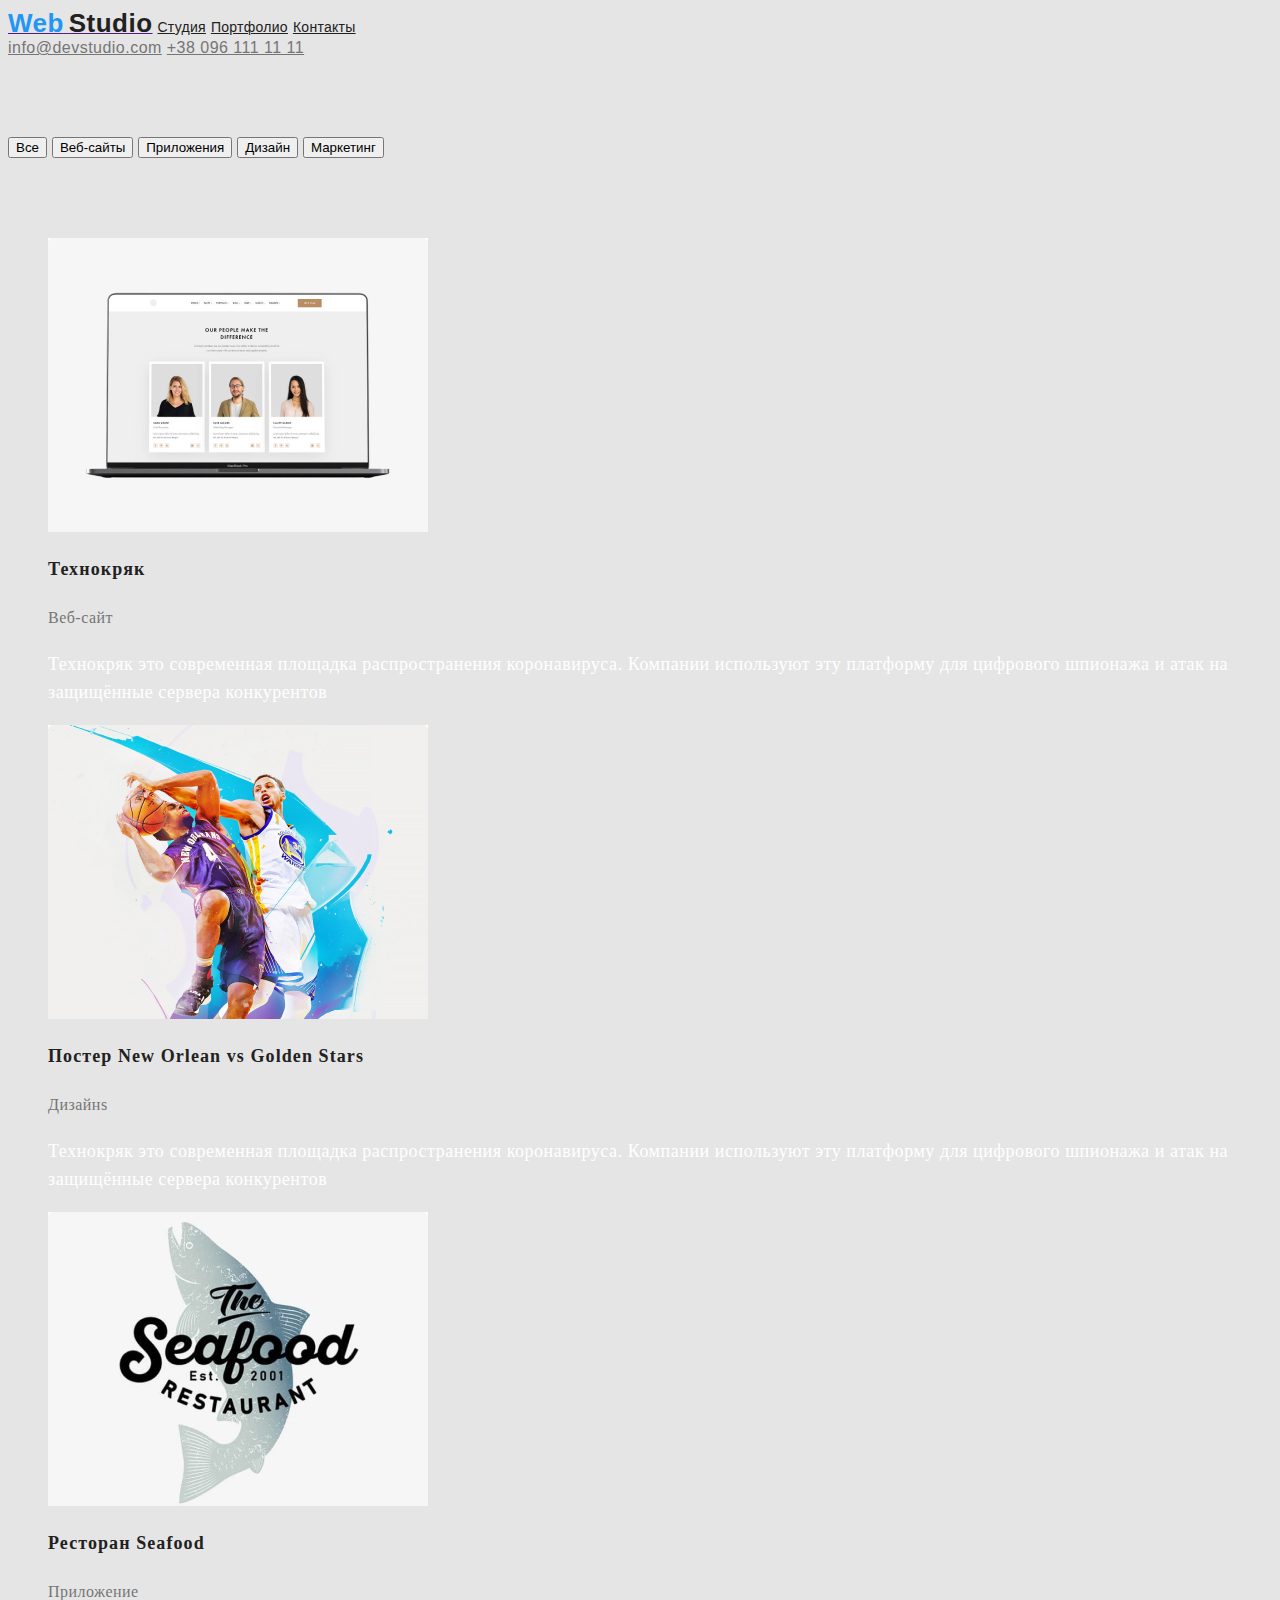
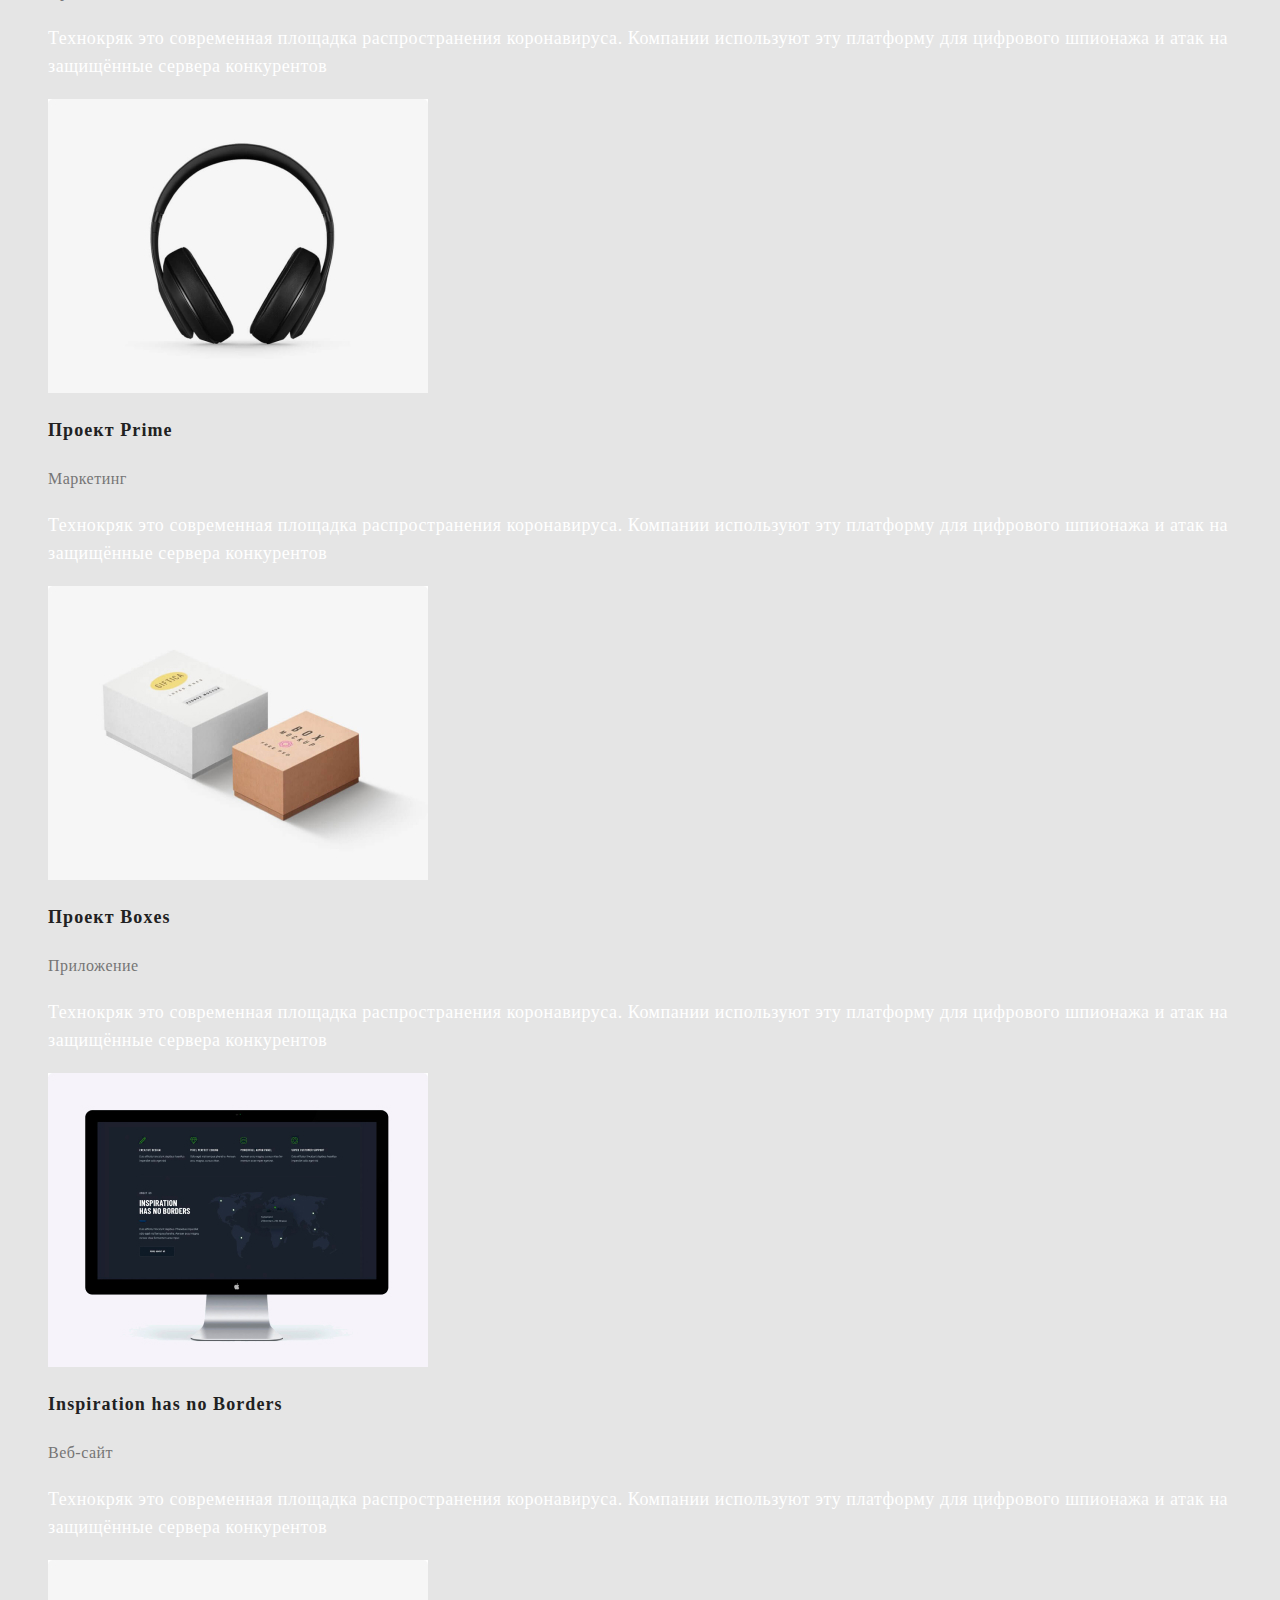
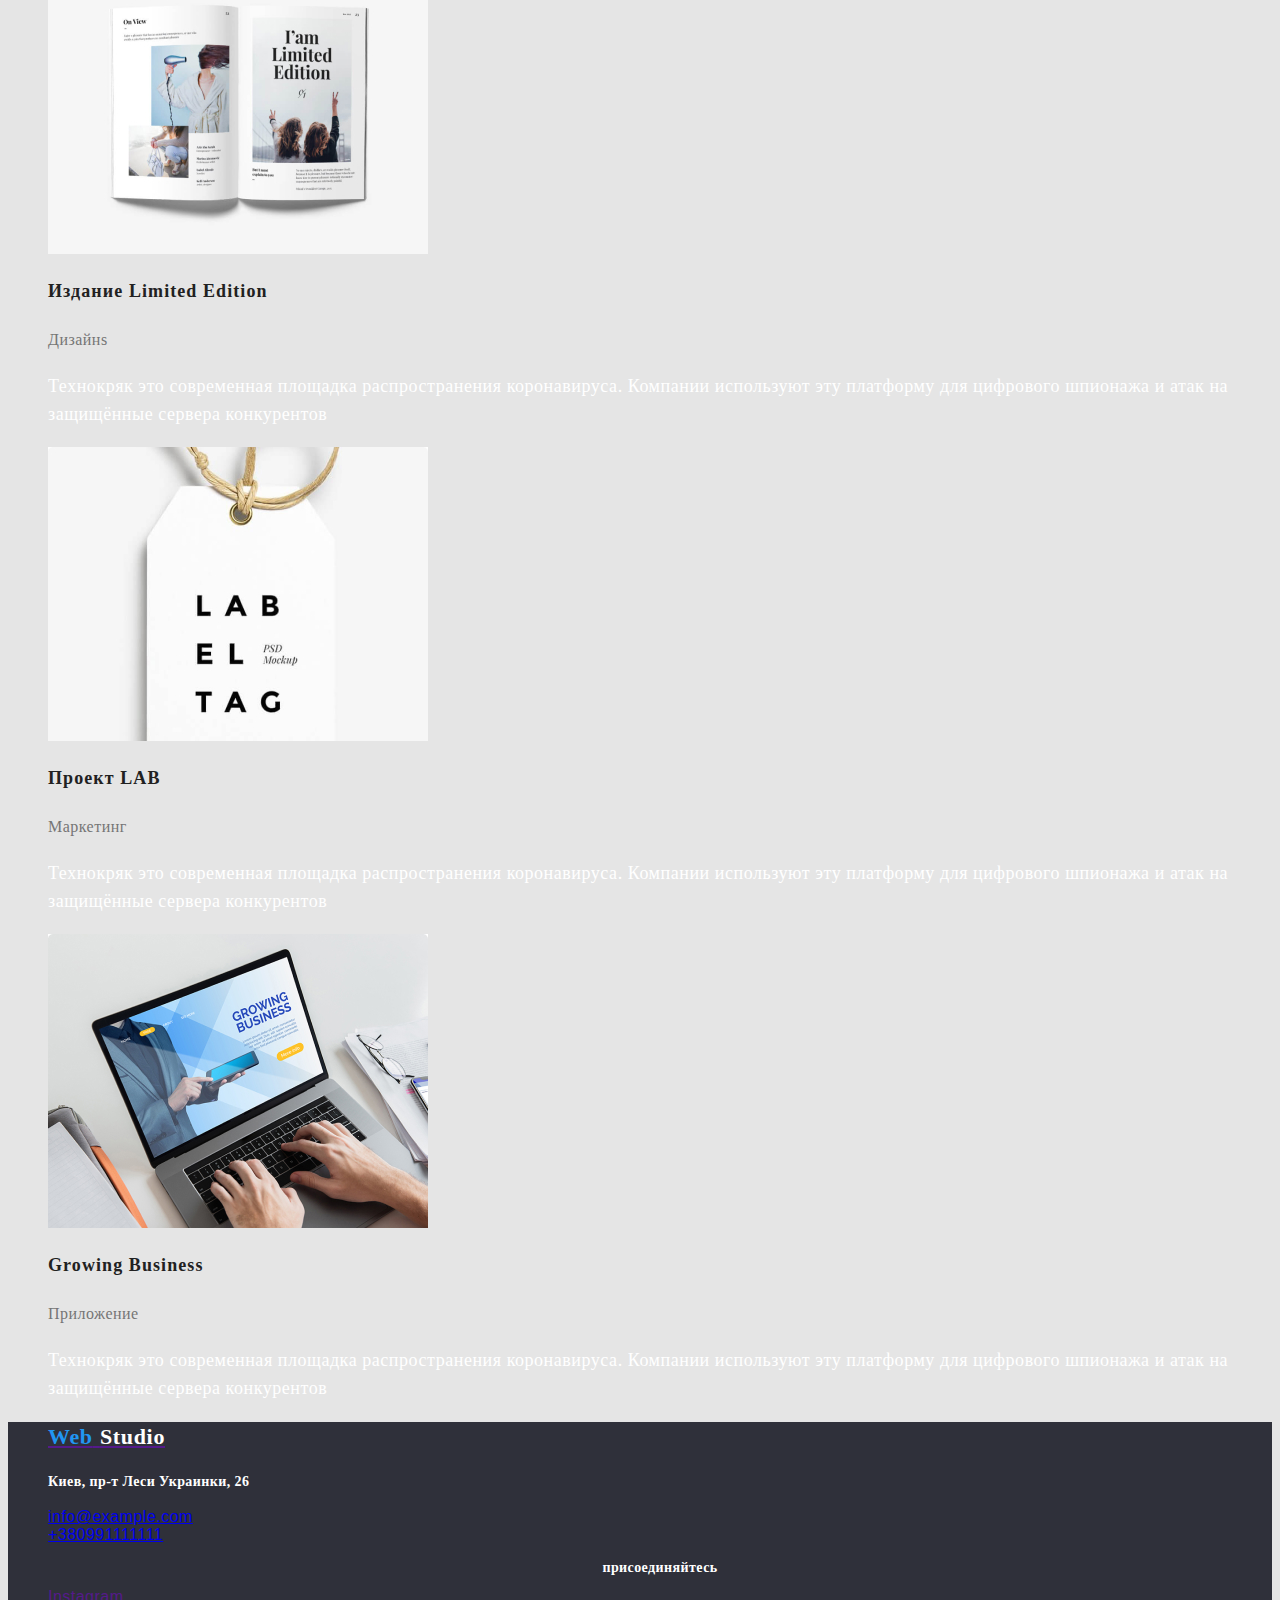
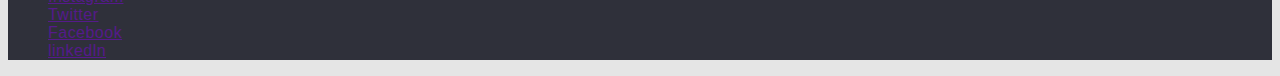
==== portfolio.html @ ec54e964 "change" ====
<!DOCTYPE html>
<html lang="ru">

<head>
    <meta charset="UTF-8">
    <meta name="viewport" content="width=device-width, initial-scale=1.0">
    <title>Document</title>
    <link rel="stylesheet" href="./css/styles.css">
</head>

<body>
    <header>
        <nav class="site-nav">
            <a href=""><span class="logo">Web</span>
                <span class="logo-two">Studio</span></a>
            <a href="./index.html" class="link">Студия</a>
            <a href="" class="link">Портфолио</a>
            <a href="" class="link">Контакты</a>
        </nav>
        <a href="mailto:info@devstudio.com" class="link-link">info@devstudio.com</a>
        <a href="tel:+380961111111" class="link-link" >+38 096 111 11 11</a>
    </header>
    <main>
        <!-- навигация по проектам   -->


        <section> 
            <h1 class="still">навигация по проектам</h1>
            <div>
                <button type="button" class="button"> Все</button>
                <button type="button" class="button">Веб-сайты</button>
                <button type="button" class="button">Приложения</button>
                <button type="button" class="button">Дизайн</button>
                <button type="button" class="button">Маркетинг</button>
            </div>
        </section>

        <!--  проекты    -->

        <section>
            <h1 class="still">Проеткы</h1>
            <ul>
                <li>
                    <img src="./images/groups.jpg" alt="groups">
                    <h2 class="name-project">Технокряк</h2>
                    <p class="project">Веб-сайт</p>
                    <p class="text">Технокряк это современная площадка распространения коронавируса.
                        Компании используют эту платформу для цифрового шпионажа и
                        атак на защищённые сервера конкурентов
                    </p>
                </li>
                <li>
                    <img src="./images/bascet.jpg" alt="bascet" width="380" />
                    <h2 class="name-project">Постер New Orlean vs Golden Stars</h2>
                    <p class="project">Дизайнs</p>
                    <p class="text">Технокряк это современная площадка распространения коронавируса.
                        Компании используют эту платформу для цифрового шпионажа и
                        атак на защищённые сервера конкурентов
                    </p>
                </li>
                <li>
                    <img src="./images/seafot.jpg" alt="seafot" width="380" />
                    <h2 class="name-project">Ресторан Seafood</h2>
                    <p class="project">Приложение</p>
                    <p class="text">Технокряк это современная площадка распространения коронавируса.
                        Компании используют эту платформу для цифрового шпионажа и
                        атак на защищённые сервера конкурентов
                    </p>
                </li>
                <li>
                    <img src="./images/prime.jpg" alt="prime" width="380" />
                    <h2 class="name-project">Проект Prime</h2>
                    <p class="project">Маркетинг</p>
                    <p class="text">Технокряк это современная площадка распространения коронавируса.
                        Компании используют эту платформу для цифрового шпионажа и
                        атак на защищённые сервера конкурентов
                    </p>
                </li>
                <li>
                    <img src="./images/boxes.jpg" alt="boxes" width="380" />
                    <h2 class="name-project">Проект Boxes</h2>
                    <p class="project">Приложение</p>
                    <p class="text">Технокряк это современная площадка распространения коронавируса.
                        Компании используют эту платформу для цифрового шпионажа и
                        атак на защищённые сервера конкурентов
                    </p>
                </li>
                <li>
                    <img src="./images/Borders.jpg" alt="Border" width="380" />
                    <h2 class="name-project">Inspiration has no Borders</h2>
                    <p class="project">Веб-сайт</p>
                    <p class="text">Технокряк это современная площадка распространения коронавируса.
                        Компании используют эту платформу для цифрового шпионажа и
                        атак на защищённые сервера конкурентов
                    </p>
                </li>
                <li>
                    <img src="./images/edition.jpg" alt="edition" width="380" />
                    <h2 class="name-project">Издание Limited Edition</h2>
                    <p class="project">Дизайнs</p>
                    <p class="text">Технокряк это современная площадка распространения коронавируса.
                        Компании используют эту платформу для цифрового шпионажа и
                        атак на защищённые сервера конкурентов
                    </p>
                </li>
                <li>
                    <img src="./images/lab.jpg" alt="lab" width="380" />
                    <h2 class="name-project">Проект LAB</h2>
                    <p class="project">Маркетинг</p>
                    <p class="text">Технокряк это современная площадка распространения коронавируса.
                        Компании используют эту платформу для цифрового шпионажа и
                        атак на защищённые сервера конкурентов
                    </p>
                </li>
                <li>
                    <img src="./images/business.jpg" alt="business" width="380" />
                    <h2 class="name-project">Growing Business</h2>
                    <p class="project">Приложение</p>
                    <p class="text">Технокряк это современная площадка распространения коронавируса.
                        Компании используют эту платформу для цифрового шпионажа и
                        атак на защищённые сервера конкурентов
                    </p>
                </li>
            </ul>


        </section>

    </main>

    <footer class="footer">
        <ul>
            <li><a href="">
                <h2>
                    <span class="logo-footer">Web</span>
                    <span class="logo-footer-two">Studio</span>
                </h2>
                </a>
            </li>
            <li>
                <h3 class="footer-text">Киев, пр-т Леси Украинки, 26</h3>
            </li>
            <li><a href="info@example.com" class="footer-link">info@example.com</a></li>
            <li><a href="+380991111111" class="footer-link">+380991111111</a></li>
        </ul>

        <ul >
            <li>
                <h2 class="caption">присоединяйтесь</h2>
            </li>
            <li><a href="" aria-label="Instagram">Instagram</a></li>
            <li><a href="" aria-label="Twitter">Twitter</a></li>
            <li><a href="" aria-label="Facebook">Facebook</a></li>
            <li><a href="" aria-label="linkedln">linkedln</a></li>
        </ul>

    </footer>
</body>


</html>
---- css/styles.css ----
:root {
  --primery-text-kolor: #212121;
  --title-text-kolor: #757575;
  --primary-white-color: #ffffff;
  --primary-background-color: #e5e5e5;
}

ul {
  list-style: none;
}
body {
  color: var(--primary-background-color);
  font-family: Roboto, sans-serif;
  letter-spacing: 0.03em;
  background: #E5E5E5;
}
.logo {
  font-weight: 700;
  font-size: 26px;
  line-height: 1.2;
  color: #2196f3;
}
.logo-two {
  color: var(--primery-text-kolor);
  font-weight: 700;
  font-size: 26px;
  line-height: 1.2;
}

/* шапка сайта */

.link:active {
  font-weight: 500;
  font-size: 14px;
  line-height: 1.14;
  letter-spacing: 0.02em;
}

.site-nav .link:hover,
.site-nav .link:focus {
  color: #2196f3;
}
.site-nav .link {
  color: var(--primery-text-kolor);
  font-weight: 500;
  font-size: 14px;
  line-height: 1, 14;
  letter-spacing: 0.02em;
}

.link-link:visited {
  color: var(--title-text-kolor);
}
.link-link:hover,
.link-link:active {
  color: #2196f3;
}
.link-link{
  color: var(--title-text-kolor);
}

/* Герой */

.hero {
  font-family: Roboto;
font-weight: 900;
font-size: 44px;
line-height: 1.36;
letter-spacing: 0.06em;
color: var(--primary-white-color);
}

/* преимущества  */

.title-name {
  font-family: Roboto;
  font-weight: 700;
  font-size: 14px;
  line-height: 1, 15;
  letter-spacing: 0.03em;
  color: var(--primery-text-kolor);
}
.slogan {
  font-family: Roboto;
  font-size: 14px;
  line-height: 1, 71;
  color: var(--title-text-kolor);
}

/* чем мы занимеемся*/

.headline {
  font-family: Roboto;
  color: var(--primery-text-kolor);
  font-weight: 700;
  font-size: 36px;
  line-height: 1.17;
  letter-spacing: 0.03em;
}
.caption {
  font-family: Roboto;
  font-weight: 700;
  font-size: 14px;
  line-height: 1.14;
  text-align: center;
  letter-spacing: 0.03em;
  color: var(--primary-white-color);
}

/* Команда */

.name{
  font-family: Roboto;
font-weight: 500;
font-size: 16px;
line-height: 1.19;
letter-spacing: 0.03em;
color: var(--primery-text-kolor);
}

.user{
  font-family: Roboto;
  font-size: 16px;
  line-height: 1.9;
  letter-spacing: 0.03em;
  color: var(--title-text-kolor);
}

/* footer */

.logo-footer{
  font-family: Raleway;
  font-weight: 700;
  font-size: 22px;
  line-height: 1.18;
  letter-spacing: 0.03em;
  color: #2196F3;
}
.logo-footer-two{
  font-family: Raleway;
  font-weight: 700;
  font-size: 22px;
  line-height: 1.18;
  letter-spacing: 0.03em;
  color: var(--primary-white-color);
}
.footer-text{
  font-family: Roboto;
font-size: 14px;
line-height: 1.71;
letter-spacing: 0.03em;
color: var(--primary-white-color);
}

}
.footer-link{
  font-family: Roboto;
  font-size: 14px;
  line-height: 1.71;
  letter-spacing: 0.03em;
  color: rgba(255, 255, 255, 0.6);
}
.footer{
  background: #2F303A;
}

/* портфолио */
/* навигация  */
.button:hover,
.button:focus{
  color: #2196f3;
}

/* проекты */
.still{
  background: #E5E5E5;
}
.name-project{
  font-family: Roboto;
font-weight: 700;
font-size: 18px;
line-height: 2;
letter-spacing: 0.06em;
color: var(--primery-text-kolor);
}
.project{
  font-family: Roboto;

  font-size: 16px;
  line-height: 1.89;
  letter-spacing: 0.03em;
  color: var(--title-text-kolor)
}
.text{
  font-family: Roboto;

  font-size: 18px;
  line-height: 1.55;
  letter-spacing: 0.03em;
  color: var(--primary-white-color);
}
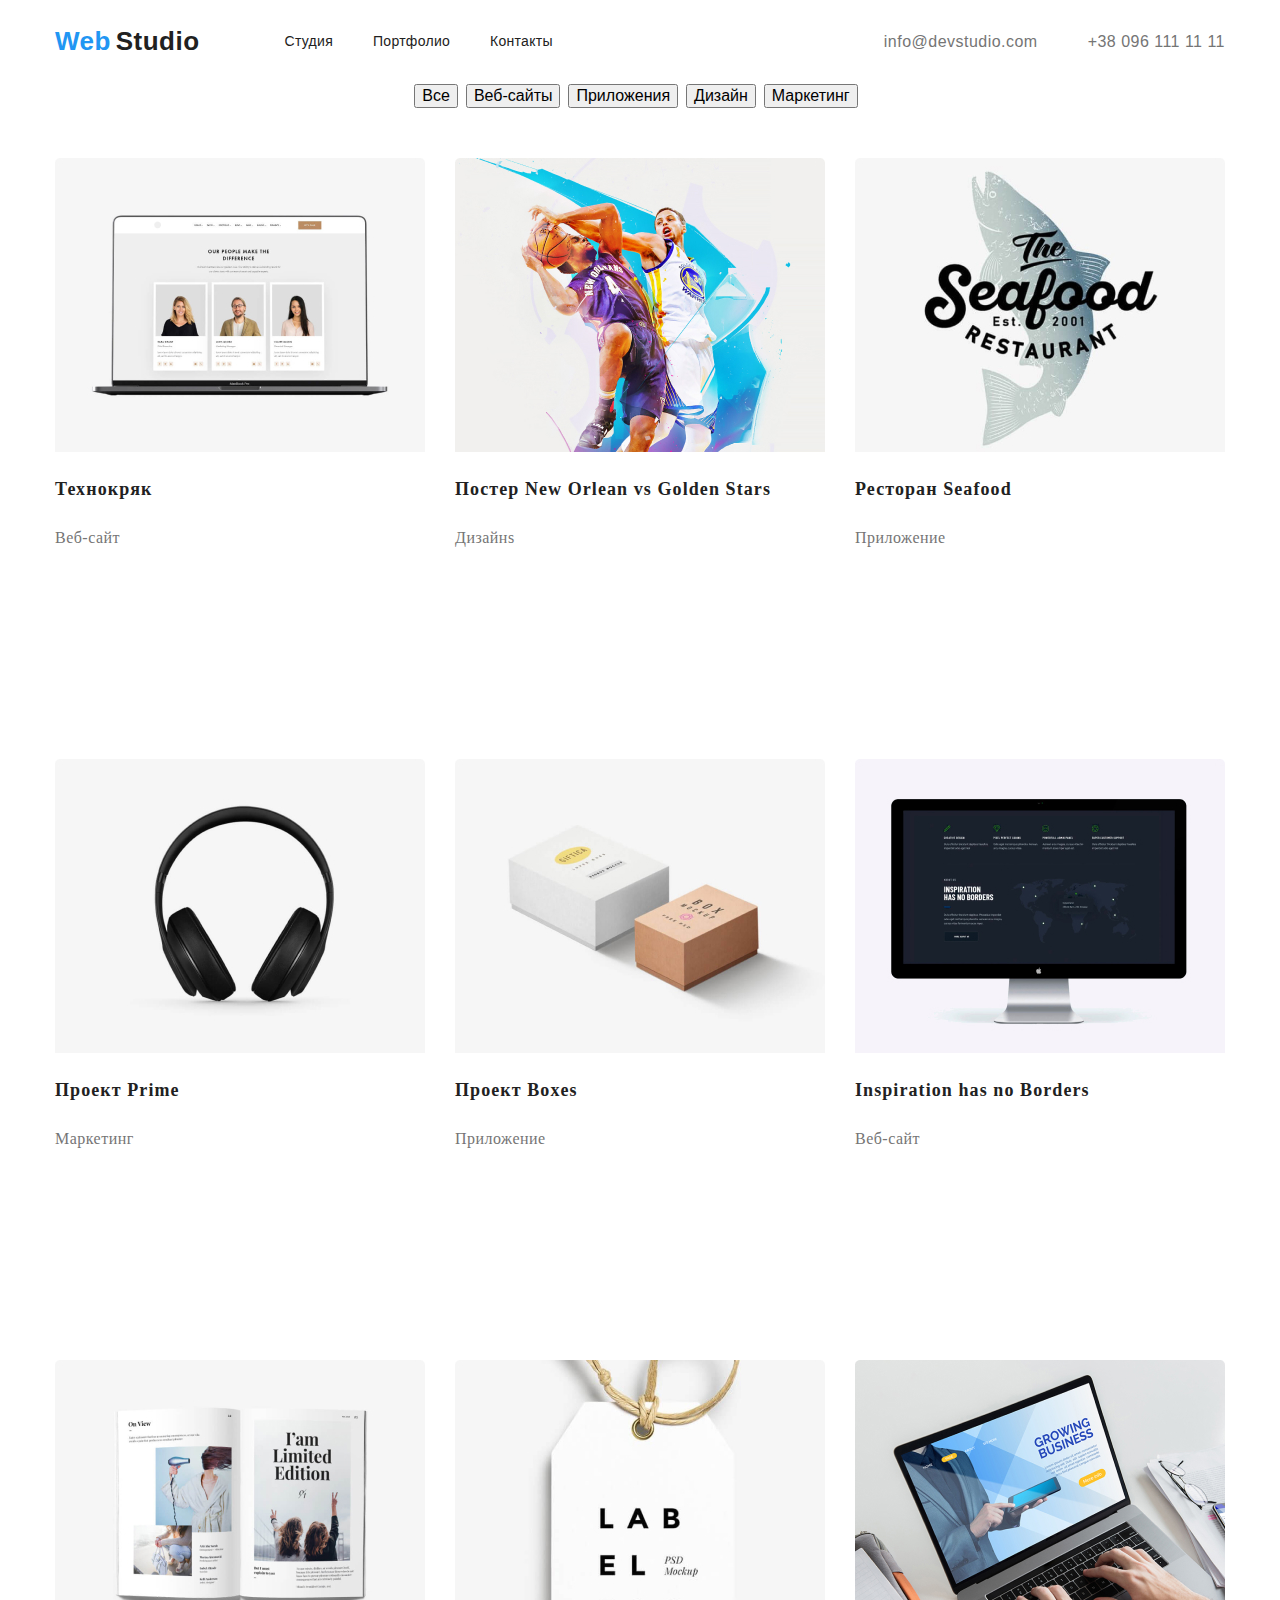
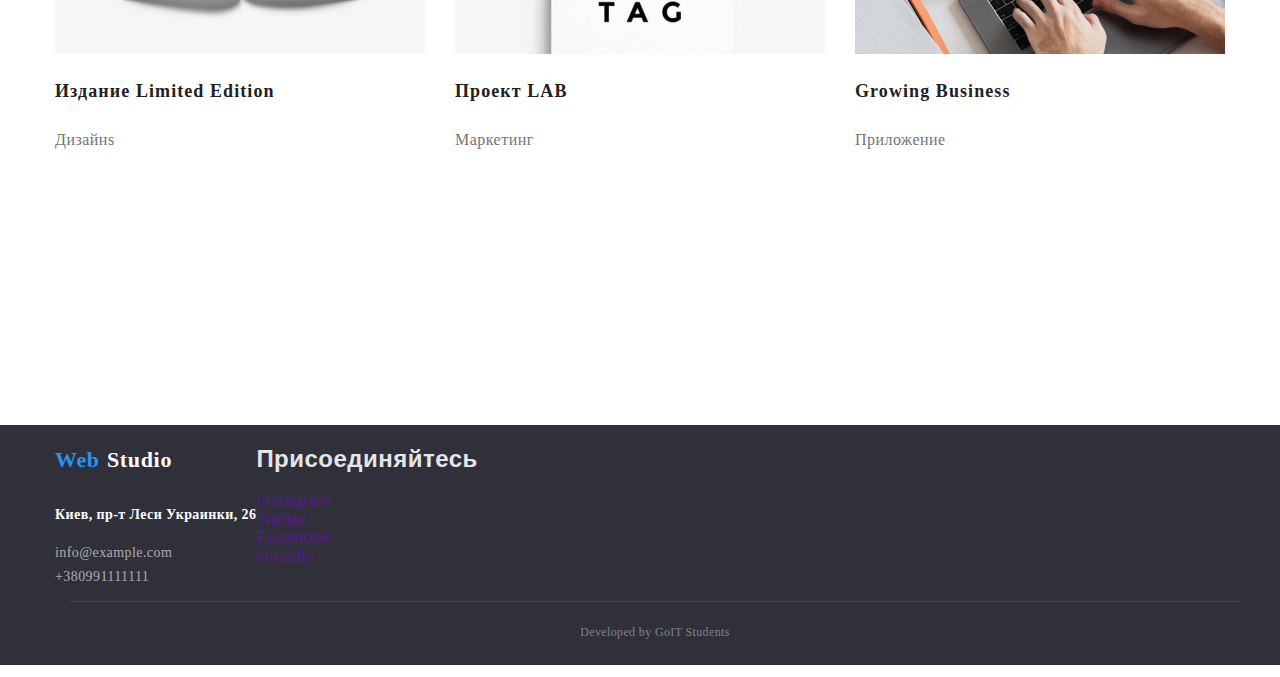
==== commit c7e4517e: "new layout" ====
--- a/portfolio.html
+++ b/portfolio.html
@@ -5,155 +5,169 @@
     <meta charset="UTF-8">
     <meta name="viewport" content="width=device-width, initial-scale=1.0">
     <title>Document</title>
+    <link rel="stylesheet"
+        href="https://cdnjs.cloudflare.com/ajax/libs/modern-normalize/0.6.0/modern-normalize.min.css">
     <link rel="stylesheet" href="./css/styles.css">
 </head>
 
 <body>
     <header>
-        <nav class="site-nav">
-            <a href=""><span class="logo">Web</span>
-                <span class="logo-two">Studio</span></a>
-            <a href="./index.html" class="link">Студия</a>
-            <a href="" class="link">Портфолио</a>
-            <a href="" class="link">Контакты</a>
+            <nav class="container site-nav main">
+                <a href=""><span class="logo">Web</span>
+                    <span class="logo-two">Studio</span></a>
+                <ul class="flex">
+                    <li class="flex-link"><a href="./index.html" class="link">Студия</a></li>
+                    <li class="flex-link"><a href="" class="link">Портфолио</a></li>
+                    <li class="flex-link"><a href="" class="link">Контакты</a></li>
+                </ul>
+                <ul class="flex left">
+                    <li class="right"> <a href="mailto:info@devstudio.com" class="link-link">info@devstudio.com</a></li>
+               <li><a href="tel:+380961111111" class="link-link">+38 096 111 11 11</a></li>
+                </ul>
+               
         </nav>
-        <a href="mailto:info@devstudio.com" class="link-link">info@devstudio.com</a>
-        <a href="tel:+380961111111" class="link-link" >+38 096 111 11 11</a>
-    </header>
+        </header>
     <main>
         <!-- навигация по проектам   -->
 
 
-        <section> 
-            <h1 class="still">навигация по проектам</h1>
-            <div>
-                <button type="button" class="button"> Все</button>
-                <button type="button" class="button">Веб-сайты</button>
-                <button type="button" class="button">Приложения</button>
-                <button type="button" class="button">Дизайн</button>
-                <button type="button" class="button">Маркетинг</button>
+        <section class="container buttom-iten">
+            <h1 class="visually-hidden">навигация по проектам</h1>
+
+            <div class="buttom-iten">
+                    <button type="button" class="button"> Все</button>
+                    <button type="button" class="button">Веб-сайты</button>
+                    <button type="button" class="button">Приложения</button>
+                    <button type="button" class="button">Дизайн</button>
+                    <button type="button" class="button">Маркетинг</button>
             </div>
         </section>
 
         <!--  проекты    -->
+        <h1 class="visually-hidden">Проеткы</h1>
+        <section>
+            <div class="container">
 
-        <section>
-            <h1 class="still">Проеткы</h1>
-            <ul>
-                <li>
-                    <img src="./images/groups.jpg" alt="groups">
-                    <h2 class="name-project">Технокряк</h2>
-                    <p class="project">Веб-сайт</p>
-                    <p class="text">Технокряк это современная площадка распространения коронавируса.
-                        Компании используют эту платформу для цифрового шпионажа и
-                        атак на защищённые сервера конкурентов
-                    </p>
-                </li>
-                <li>
-                    <img src="./images/bascet.jpg" alt="bascet" width="380" />
-                    <h2 class="name-project">Постер New Orlean vs Golden Stars</h2>
-                    <p class="project">Дизайнs</p>
-                    <p class="text">Технокряк это современная площадка распространения коронавируса.
-                        Компании используют эту платформу для цифрового шпионажа и
-                        атак на защищённые сервера конкурентов
-                    </p>
-                </li>
-                <li>
-                    <img src="./images/seafot.jpg" alt="seafot" width="380" />
-                    <h2 class="name-project">Ресторан Seafood</h2>
-                    <p class="project">Приложение</p>
-                    <p class="text">Технокряк это современная площадка распространения коронавируса.
-                        Компании используют эту платформу для цифрового шпионажа и
-                        атак на защищённые сервера конкурентов
-                    </p>
-                </li>
-                <li>
-                    <img src="./images/prime.jpg" alt="prime" width="380" />
-                    <h2 class="name-project">Проект Prime</h2>
-                    <p class="project">Маркетинг</p>
-                    <p class="text">Технокряк это современная площадка распространения коронавируса.
-                        Компании используют эту платформу для цифрового шпионажа и
-                        атак на защищённые сервера конкурентов
-                    </p>
-                </li>
-                <li>
-                    <img src="./images/boxes.jpg" alt="boxes" width="380" />
-                    <h2 class="name-project">Проект Boxes</h2>
-                    <p class="project">Приложение</p>
-                    <p class="text">Технокряк это современная площадка распространения коронавируса.
-                        Компании используют эту платформу для цифрового шпионажа и
-                        атак на защищённые сервера конкурентов
-                    </p>
-                </li>
-                <li>
-                    <img src="./images/Borders.jpg" alt="Border" width="380" />
-                    <h2 class="name-project">Inspiration has no Borders</h2>
-                    <p class="project">Веб-сайт</p>
-                    <p class="text">Технокряк это современная площадка распространения коронавируса.
-                        Компании используют эту платформу для цифрового шпионажа и
-                        атак на защищённые сервера конкурентов
-                    </p>
-                </li>
-                <li>
-                    <img src="./images/edition.jpg" alt="edition" width="380" />
-                    <h2 class="name-project">Издание Limited Edition</h2>
-                    <p class="project">Дизайнs</p>
-                    <p class="text">Технокряк это современная площадка распространения коронавируса.
-                        Компании используют эту платформу для цифрового шпионажа и
-                        атак на защищённые сервера конкурентов
-                    </p>
-                </li>
-                <li>
-                    <img src="./images/lab.jpg" alt="lab" width="380" />
-                    <h2 class="name-project">Проект LAB</h2>
-                    <p class="project">Маркетинг</p>
-                    <p class="text">Технокряк это современная площадка распространения коронавируса.
-                        Компании используют эту платформу для цифрового шпионажа и
-                        атак на защищённые сервера конкурентов
-                    </p>
-                </li>
-                <li>
-                    <img src="./images/business.jpg" alt="business" width="380" />
-                    <h2 class="name-project">Growing Business</h2>
-                    <p class="project">Приложение</p>
-                    <p class="text">Технокряк это современная площадка распространения коронавируса.
-                        Компании используют эту платформу для цифрового шпионажа и
-                        атак на защищённые сервера конкурентов
-                    </p>
-                </li>
-            </ul>
+                <ul class="flex-container">
+                    <li class="flex-element">
+                        <img src="./images/groups.jpg" alt="groups" width="370">
+                        <h2 class="name-project">Технокряк</h2>
+                        <p class="project">Веб-сайт</p>
+                        <p class="text">Технокряк это современная площадка распространения коронавируса.
+                            Компании используют эту платформу для цифрового шпионажа и
+                            атак на защищённые сервера конкурентов
+                        </p>
+                    </li>
+                    <li class="flex-element">
+                        <img src="./images/bascet.jpg" alt="bascet" width="370">
+                        <h2 class="name-project">Постер New Orlean vs Golden Stars</h2>
+                        <p class="project">Дизайнs</p>
+                        <p class="text">Технокряк это современная площадка распространения коронавируса.
+                            Компании используют эту платформу для цифрового шпионажа и
+                            атак на защищённые сервера конкурентов
+                        </p>
+                    </li>
+                    <li class="flex-element">
+                        <img src="./images/seafot.jpg" alt="seafot" width="370">
+                        <h2 class="name-project">Ресторан Seafood</h2>
+                        <p class="project">Приложение</p>
+                        <p class="text">Технокряк это современная площадка распространения коронавируса.
+                            Компании используют эту платформу для цифрового шпионажа и
+                            атак на защищённые сервера конкурентов
+                        </p>
+                    </li>
+                    <li class="flex-element">
+                        <img src="./images/prime.jpg" alt="prime" width="370">
+                        <h2 class="name-project">Проект Prime</h2>
+                        <p class="project">Маркетинг</p>
+                        <p class="text">Технокряк это современная площадка распространения коронавируса.
+                            Компании используют эту платформу для цифрового шпионажа и
+                            атак на защищённые сервера конкурентов
+                        </p>
+                    </li>
+                    <li class="flex-element">
+                        <img src="./images/boxes.jpg" alt="boxes" width="370">
+                        <h2 class="name-project">Проект Boxes</h2>
+                        <p class="project">Приложение</p>
+                        <p class="text">Технокряк это современная площадка распространения коронавируса.
+                            Компании используют эту платформу для цифрового шпионажа и
+                            атак на защищённые сервера конкурентов
+                        </p>
+                    </li>
+                    <li class="flex-element">
+                        <img src="./images/Border.jpg" alt="Border" width="370">
+                        <h2 class="name-project">Inspiration has no Borders</h2>
+                        <p class="project">Веб-сайт</p>
+                        <p class="text">Технокряк это современная площадка распространения коронавируса.
+                            Компании используют эту платформу для цифрового шпионажа и
+                            атак на защищённые сервера конкурентов
+                        </p>
+                    </li>
+                    <li class="flex-element">
+                        <img src="./images/edition.jpg" alt="edition" width="370">
+                        <h2 class="name-project">Издание Limited Edition</h2>
+                        <p class="project">Дизайнs</p>
+                        <p class="text">Технокряк это современная площадка распространения коронавируса.
+                            Компании используют эту платформу для цифрового шпионажа и
+                            атак на защищённые сервера конкурентов
+                        </p>
+                    </li>
+                    <li class="flex-element">
+                        <img src="./images/lab.jpg" alt="lab" width="370">
+                        <h2 class="name-project">Проект LAB</h2>
+                        <p class="project">Маркетинг</p>
+                        <p class="text">Технокряк это современная площадка распространения коронавируса.
+                            Компании используют эту платформу для цифрового шпионажа и
+                            атак на защищённые сервера конкурентов
+                        </p>
+                    </li>
+                    <li class="flex-element">
+                        <img src="./images/business.jpg" alt="business" width="370">
+                        <h2 class="name-project">Growing Business</h2>
+                        <p class="project">Приложение</p>
+                        <p class="text">Технокряк это современная площадка распространения коронавируса.
+                            Компании используют эту платформу для цифрового шпионажа и
+                            атак на защищённые сервера конкурентов
+                        </p>
+                    </li>
+                </ul>
 
-
+            </div>
         </section>
 
     </main>
 
     <footer class="footer">
-        <ul>
-            <li><a href="">
-                <h2>
-                    <span class="logo-footer">Web</span>
-                    <span class="logo-footer-two">Studio</span>
-                </h2>
-                </a>
-            </li>
-            <li>
-                <h3 class="footer-text">Киев, пр-т Леси Украинки, 26</h3>
-            </li>
-            <li><a href="info@example.com" class="footer-link">info@example.com</a></li>
-            <li><a href="+380991111111" class="footer-link">+380991111111</a></li>
-        </ul>
+        <div class="container">
+            <div class="footer-container">
+                <ul>
+                    <li><a href="">
+                            <h2><span class="logo-footer">Web</span>
+                                <span class="logo-footer-two">Studio</span>
+                            </h2>
+                        </a>
+                    </li>
+                    <li>
+                        <h3 class="footer-text">Киев, пр-т Леси Украинки, 26</h3>
+                    </li>
+                    <li><a href="info@example.com" class="footer-link">info@example.com</a></li>
+                    <li><a href="+380991111111" class="footer-link">+380991111111</a></li>
+                </ul>
 
-        <ul >
-            <li>
-                <h2 class="caption">присоединяйтесь</h2>
-            </li>
-            <li><a href="" aria-label="Instagram">Instagram</a></li>
-            <li><a href="" aria-label="Twitter">Twitter</a></li>
-            <li><a href="" aria-label="Facebook">Facebook</a></li>
-            <li><a href="" aria-label="linkedln">linkedln</a></li>
-        </ul>
-
+                <ul class="">
+                    <li>
+                        <h2>Присоединяйтесь</h2>
+                    </li>
+                    <li><a href="" aria-label="Instagram">Instagram</a></li>
+                    <li><a href="" aria-label="Twitter">Twitter</a></li>
+                    <li><a href="" aria-label="Facebook">Facebook</a></li>
+                    <li><a href="" aria-label="linkedln">linkedln</a></li>
+                </ul>
+            </div>
+            <div class="container">
+                <p class="copywriting">Developed by GoIT Students</p>
+            </div>
+        </div>
     </footer>
 </body>
 
--- a/css/styles.css
+++ b/css/styles.css
@@ -7,13 +7,47 @@
 
 ul {
   list-style: none;
+  padding: 0px;
+  margin: 0px;
 }
 body {
   color: var(--primary-background-color);
   font-family: Roboto, sans-serif;
   letter-spacing: 0.03em;
-  background: #E5E5E5;
-}
+}
+a {
+  text-decoration: none;
+}
+.visually-hidden {
+  position: absolute;
+  width: 1px;
+  height: 1px;
+  margin: -1px;
+  border: 0;
+  padding: 0;
+  clip: rect(0 0 0 0);
+  overflow: hidden;
+}
+/* шапка сайта */
+.container-hero {
+  text-align: center;
+}
+.flex {
+  display: flex;
+  margin-left: 85px;
+}
+.flex-link {
+  margin-right: 40px;
+}
+.flex .flex-link:last-child {
+  margin-right: 0;
+}
+.container {
+  width: 1200px;
+  margin: 0 auto;
+  padding: 0 15px;
+}
+
 .logo {
   font-weight: 700;
   font-size: 26px;
@@ -26,14 +60,18 @@
   font-size: 26px;
   line-height: 1.2;
 }
-
-/* шапка сайта */
-
+.link {
+  display: block;
+  padding-top: 32px;
+  padding-bottom: 32px;
+  text-decoration: none;
+}
 .link:active {
   font-weight: 500;
   font-size: 14px;
   line-height: 1.14;
   letter-spacing: 0.02em;
+  display: inline-block;
 }
 
 .site-nav .link:hover,
@@ -44,7 +82,7 @@
   color: var(--primery-text-kolor);
   font-weight: 500;
   font-size: 14px;
-  line-height: 1, 14;
+  line-height: 1.4;
   letter-spacing: 0.02em;
 }
 
@@ -55,24 +93,79 @@
 .link-link:active {
   color: #2196f3;
 }
-.link-link{
-  color: var(--title-text-kolor);
-}
-
+.link-link {
+  color: var(--title-text-kolor);
+  display: inline-block;
+}
+.main {
+  display: flex;
+  align-items: center;
+}
+.left {
+  margin-left: auto;
+}
+.right {
+  margin-right: 50px;
+}
 /* Герой */
 
+.section-hero {
+  text-align: center;
+  background-color: gray;
+}
+.btn {
+  padding: 10px 32px;
+  min-width: 130px;
+  box-shadow: 0px 4px 4px rgba(0, 0, 0, 0.15);
+  border-radius: 4px;
+
+  background-color: #2196f3;
+  color: var(--primary-white-color);
+
+  font-size: 16px;
+  line-height: 1.5;
+  text-align: center;
+  text-decoration: none;
+  font-weight: 700;
+}
 .hero {
-  font-family: Roboto;
-font-weight: 900;
-font-size: 44px;
-line-height: 1.36;
-letter-spacing: 0.06em;
-color: var(--primary-white-color);
+  flex-wrap: wrap;
+  margin-top: 0px;
+  margin-bottom: 46px;
+
+  color: var(--primary-white-color);
+
+  font-family: Roboto;
+  text-align: center;
+  font-weight: 900;
+  font-size: 44px;
+  line-height: 1.36;
+  letter-spacing: 0.06em;
 }
 
 /* преимущества  */
 
+.advantages {
+  display: flex;
+  flex-wrap: wrap;
+  padding-top: 94px;
+  padding-bottom: 94px;
+}
+
+.advants-iten {
+  width: 270px;
+  margin-right: 30px;
+}
+.advants-iten {
+  width: calc((100% - 90px) / 4);
+}
+.advants-iten:nth-child(4n) {
+  margin-right: 0px;
+}
+
 .title-name {
+  margin-top: 0px;
+  margin-bottom: 10px;
   font-family: Roboto;
   font-weight: 700;
   font-size: 14px;
@@ -88,14 +181,35 @@
 }
 
 /* чем мы занимеемся*/
+.sectoin-doing {
+  padding-top: 94px;
+  padding-bottom: 94px;
+}
+.doing {
+  display: flex;
+  flex-wrap: wrap;
+}
+.doing-item {
+  width: 370px;
+  margin-right: 30px;
+}
+.doing-iten {
+  width: calc((100% - 60px) / 3);
+}
+.doing-item:nth-child(3n) {
+  margin-right: 0px;
+}
 
 .headline {
+  padding-top: 94px;
+  padding-bottom: 50px;
   font-family: Roboto;
   color: var(--primery-text-kolor);
   font-weight: 700;
   font-size: 36px;
   line-height: 1.17;
   letter-spacing: 0.03em;
+  text-align: center;
 }
 .caption {
   font-family: Roboto;
@@ -108,35 +222,71 @@
 }
 
 /* Команда */
-
-.name{
-  font-family: Roboto;
-font-weight: 500;
-font-size: 16px;
-line-height: 1.19;
-letter-spacing: 0.03em;
-color: var(--primery-text-kolor);
-}
-
-.user{
+.team{
+  background-color:  #F5F4FA;
+}
+.our-team {
+  display: flex;
+  flex-wrap: wrap;
+}
+.team-iten {
+  width: 270px;
+  margin-right: 30px;
+}
+.team-iten {
+  width: calc((100% - 90px) / 4);
+}
+.team-iten:nth-child(4n) {
+  margin-right: 0px;
+}
+
+.name {
+  margin-top: 30px;
+  margin-bottom: 10px;
+  font-family: Roboto;
+  font-weight: 500;
+  font-size: 16px;
+  line-height: 1.19;
+  letter-spacing: 0.03em;
+  color: var(--title-text-kolor);
+  display: flex;
+  flex-wrap: wrap;
+  justify-content: center;
+}
+
+.user {
+  margin-top: 0px;
+  margin-bottom: 0px;
+  display: flex;
+  flex-wrap: wrap;
+  justify-content: center;
   font-family: Roboto;
   font-size: 16px;
   line-height: 1.9;
   letter-spacing: 0.03em;
-  color: var(--title-text-kolor);
+  color: var(--primery-text-kolor);
 }
 
 /* footer */
 
-.logo-footer{
+.footer {
+  background: #2f303a;
+}
+.footer-container {
+  display: flex;
+}
+.logo-footer {
+  padding-top: 10px;
   font-family: Raleway;
   font-weight: 700;
   font-size: 22px;
   line-height: 1.18;
   letter-spacing: 0.03em;
-  color: #2196F3;
-}
-.logo-footer-two{
+  color: #2196f3;
+}
+.logo-footer-two {
+  padding-top: 10px;
+
   font-family: Raleway;
   font-weight: 700;
   font-size: 22px;
@@ -144,54 +294,78 @@
   letter-spacing: 0.03em;
   color: var(--primary-white-color);
 }
-.footer-text{
-  font-family: Roboto;
-font-size: 14px;
-line-height: 1.71;
-letter-spacing: 0.03em;
-color: var(--primary-white-color);
-}
-
-}
-.footer-link{
+.footer-text {
+  padding-top: 10px;
+
   font-family: Roboto;
   font-size: 14px;
   line-height: 1.71;
   letter-spacing: 0.03em;
+  color: var(--primary-white-color);
+}
+
+.footer-link {
+  padding-top: 9px;
+
+  font-family: Roboto;
+  font-size: 14px;
+  line-height: 1.71;
+  letter-spacing: 0.03em;
   color: rgba(255, 255, 255, 0.6);
 }
-.footer{
-  background: #2F303A;
+.copywriting {
+  text-align: center;
+
+  border-top: 1px solid rgba(255, 255, 255, 0.1);
+  padding-top: 18px;
+  padding-bottom: 21px;
+
+  font-family: Roboto;
+  font-size: 12px;
+  line-height: 2;
+
+  letter-spacing: 0.03em;
+  color: rgba(255, 255, 255, 0.4);
 }
 
 /* портфолио */
 /* навигация  */
 .button:hover,
-.button:focus{
-  color: #2196f3;
+.button:focus {
+  color: #2196f3;
+}
+.button{
+  margin-right: 8px;
+}
+.buttom-iten {
+  display: flex;
+  justify-content: center;
+
 }
 
 /* проекты */
-.still{
-  background: #E5E5E5;
-}
-.name-project{
-  font-family: Roboto;
-font-weight: 700;
-font-size: 18px;
-line-height: 2;
-letter-spacing: 0.06em;
-color: var(--primery-text-kolor);
-}
-.project{
+.still {
+  background: green;
+  margin-bottom: 0;
+  margin-top: 0;
+}
+.name-project {
+  font-family: Roboto;
+  font-weight: 700;
+  font-size: 18px;
+  line-height: 2;
+  letter-spacing: 0.06em;
+  color: var(--primery-text-kolor);
+}
+.project {
   font-family: Roboto;
 
   font-size: 16px;
   line-height: 1.89;
   letter-spacing: 0.03em;
-  color: var(--title-text-kolor)
-}
-.text{
+  color: var(--title-text-kolor);
+}
+.text {
   font-family: Roboto;
 
   font-size: 18px;
@@ -199,4 +373,20 @@
   letter-spacing: 0.03em;
   color: var(--primary-white-color);
 }
-
+.flex-container {
+  display: flex;
+  flex-wrap: wrap;
+  padding-top: 50px;
+  padding-bottom: 94px;
+}
+.flex-element {
+  width: 370px;
+  margin-right: 30px;
+  margin-bottom: 30px;
+}
+.flex-element:nth-child(3n) {
+  margin-right: 0px;
+}
+.flex-element:nth-last-child(-n + 3) {
+  margin-bottom: 0;
+}
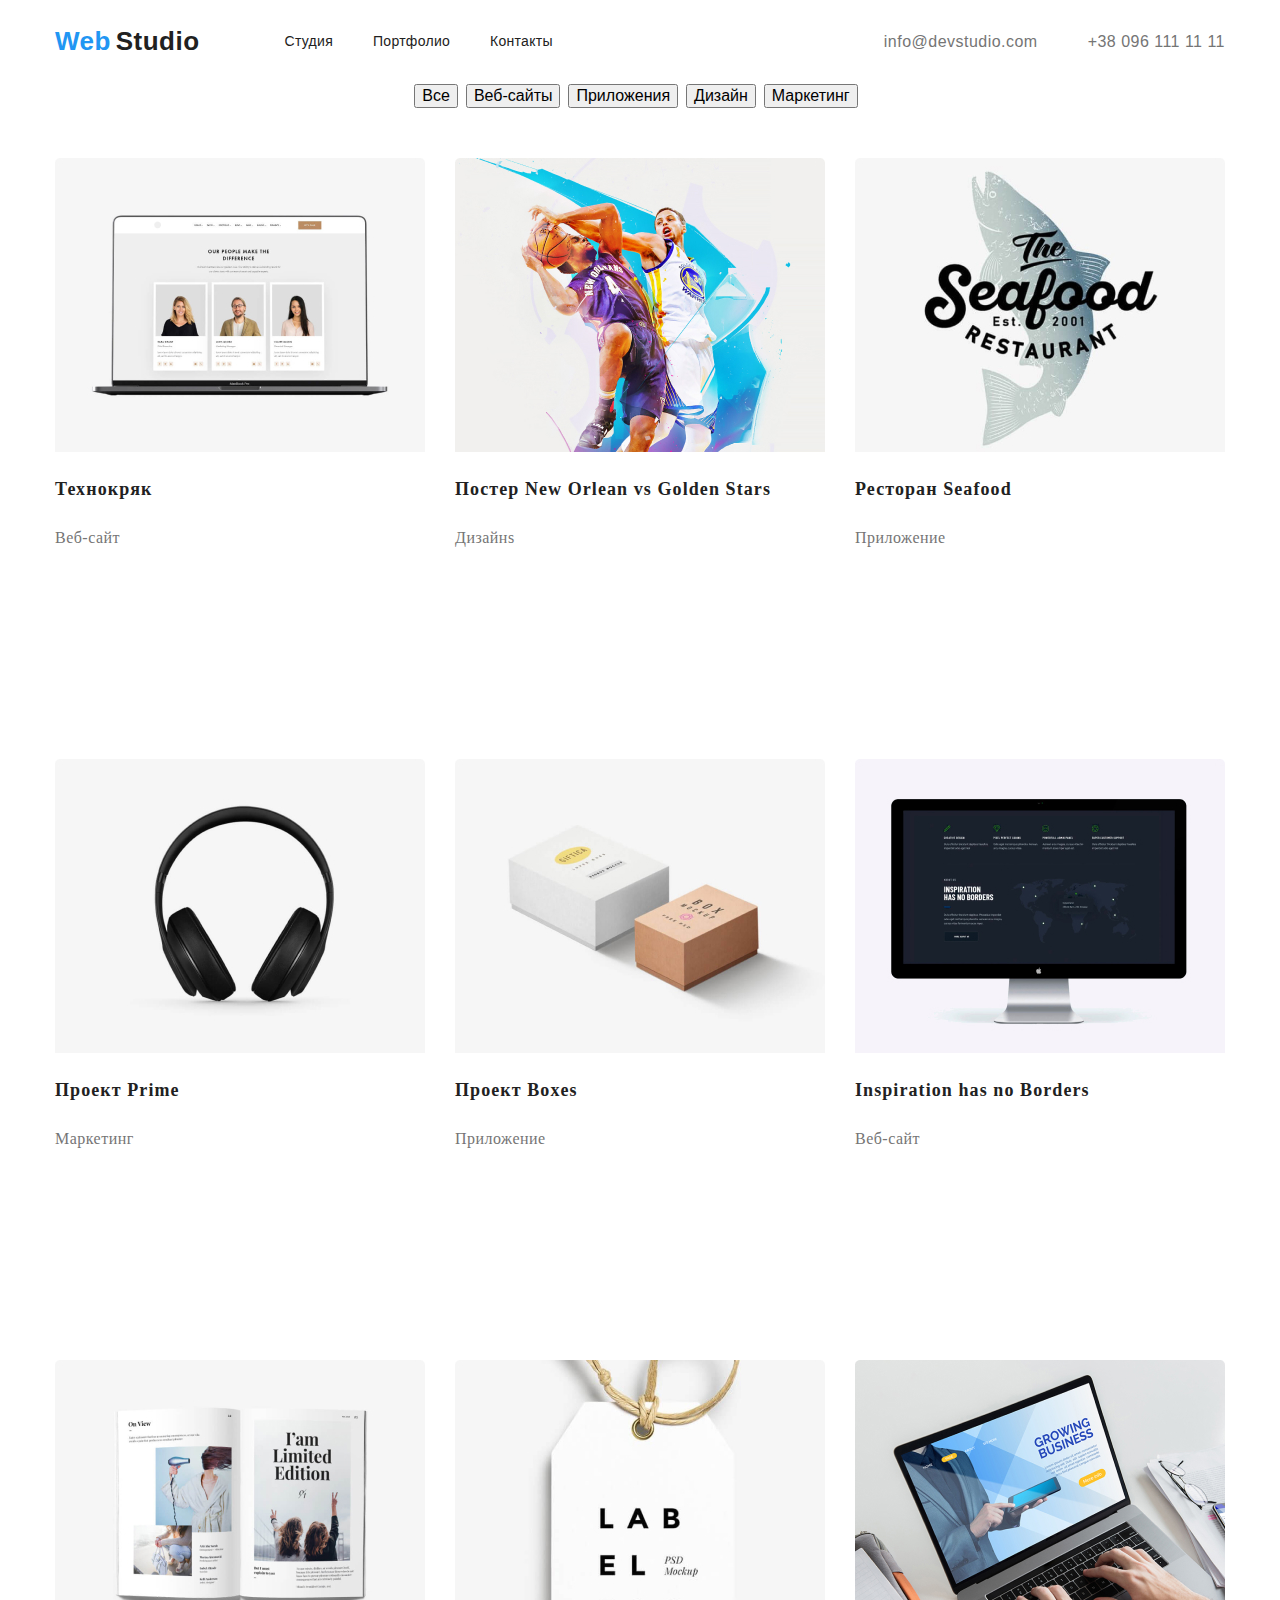
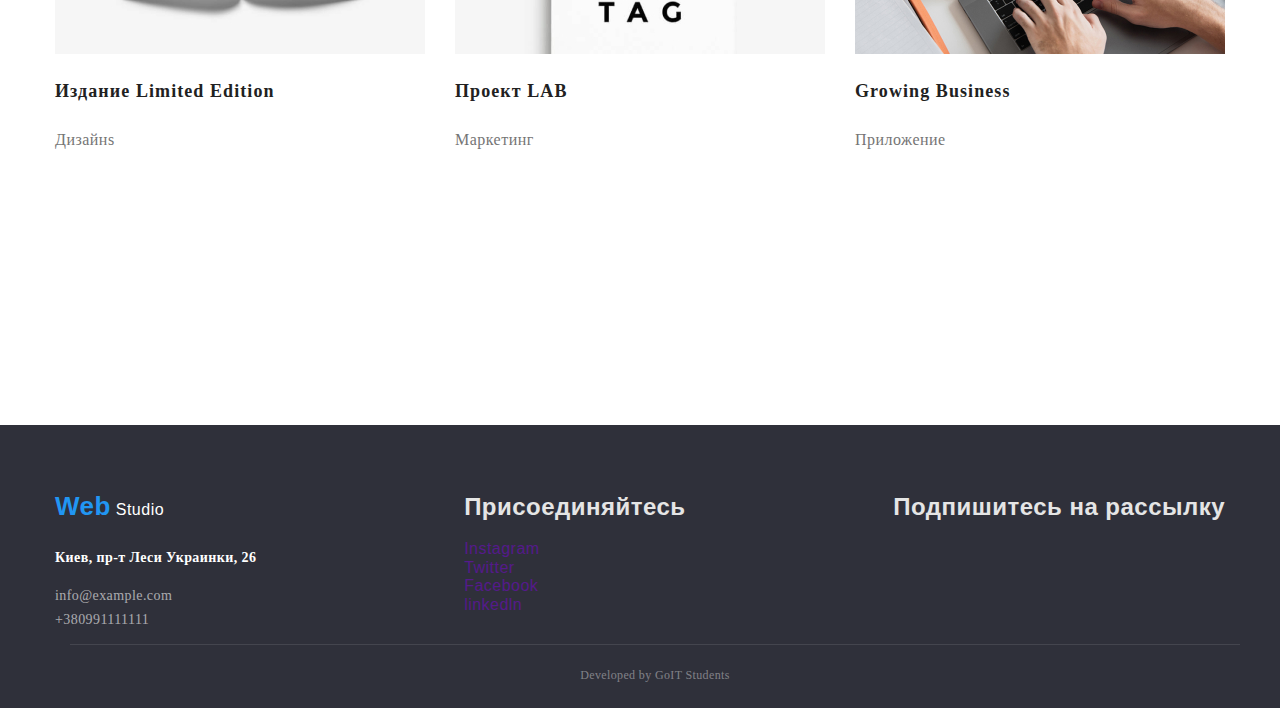
==== commit 5aab03cc: "правки" ====
--- a/portfolio.html
+++ b/portfolio.html
@@ -12,21 +12,21 @@
 
 <body>
     <header>
-            <nav class="container site-nav main">
-                <a href=""><span class="logo">Web</span>
-                    <span class="logo-two">Studio</span></a>
-                <ul class="flex">
-                    <li class="flex-link"><a href="./index.html" class="link">Студия</a></li>
-                    <li class="flex-link"><a href="" class="link">Портфолио</a></li>
-                    <li class="flex-link"><a href="" class="link">Контакты</a></li>
-                </ul>
-                <ul class="flex left">
-                    <li class="right"> <a href="mailto:info@devstudio.com" class="link-link">info@devstudio.com</a></li>
-               <li><a href="tel:+380961111111" class="link-link">+38 096 111 11 11</a></li>
-                </ul>
-               
+        <nav class="container site-nav main">
+            <a href=""><span class="logo">Web</span>
+                <span class="logo-two">Studio</span></a>
+            <ul class="flex">
+                <li class="flex-link"><a href="./index.html" class="link link-color">Студия</a></li>
+                <li class="flex-link"><a href="" class="link link-color">Портфолио</a></li>
+                <li class="flex-link"><a href="" class="link">Контакты</a></li>
+            </ul>
+            <ul class="flex left">
+                <li class="right"> <a href="mailto:info@devstudio.com" class="link-link">info@devstudio.com</a></li>
+                <li><a href="tel:+380961111111" class="link-link">+38 096 111 11 11</a></li>
+            </ul>
+
         </nav>
-        </header>
+    </header>
     <main>
         <!-- навигация по проектам   -->
 
@@ -35,11 +35,11 @@
             <h1 class="visually-hidden">навигация по проектам</h1>
 
             <div class="buttom-iten">
-                    <button type="button" class="button"> Все</button>
-                    <button type="button" class="button">Веб-сайты</button>
-                    <button type="button" class="button">Приложения</button>
-                    <button type="button" class="button">Дизайн</button>
-                    <button type="button" class="button">Маркетинг</button>
+                <button type="button" class="button"> Все</button>
+                <button type="button" class="button">Веб-сайты</button>
+                <button type="button" class="button">Приложения</button>
+                <button type="button" class="button">Дизайн</button>
+                <button type="button" class="button">Маркетинг</button>
             </div>
         </section>
 
@@ -141,11 +141,8 @@
         <div class="container">
             <div class="footer-container">
                 <ul>
-                    <li><a href="">
-                            <h2><span class="logo-footer">Web</span>
-                                <span class="logo-footer-two">Studio</span>
-                            </h2>
-                        </a>
+                    <li> <a href=""><span class="logo">Web</span>
+                            <span class="logo-tree">Studio</span></a>
                     </li>
                     <li>
                         <h3 class="footer-text">Киев, пр-т Леси Украинки, 26</h3>
@@ -154,6 +151,7 @@
                     <li><a href="+380991111111" class="footer-link">+380991111111</a></li>
                 </ul>
 
+            
                 <ul class="">
                     <li>
                         <h2>Присоединяйтесь</h2>
@@ -163,7 +161,11 @@
                     <li><a href="" aria-label="Facebook">Facebook</a></li>
                     <li><a href="" aria-label="linkedln">linkedln</a></li>
                 </ul>
+                <ul>
+                    <H2>Подпишитесь на рассылку</H2>
+                </ul>
             </div>
+
             <div class="container">
                 <p class="copywriting">Developed by GoIT Students</p>
             </div>
--- a/css/styles.css
+++ b/css/styles.css
@@ -29,6 +29,9 @@
   overflow: hidden;
 }
 /* шапка сайта */
+.link.link-color {
+  color: #2196f3;
+  }
 .container-hero {
   text-align: center;
 }
@@ -107,13 +110,21 @@
 .right {
   margin-right: 50px;
 }
+
 /* Герой */
 
 .section-hero {
-  text-align: center;
   background-color: gray;
+  text-align: center;
+  padding-top: 200px;
+padding-bottom: 200px;
+}
+.section-hero > container {
+text-align: center;
+
 }
 .btn {
+  display: inline-flex;
   padding: 10px 32px;
   min-width: 130px;
   box-shadow: 0px 4px 4px rgba(0, 0, 0, 0.15);
@@ -222,8 +233,8 @@
 }
 
 /* Команда */
-.team{
-  background-color:  #F5F4FA;
+.team {
+  background-color: #f5f4fa;
 }
 .our-team {
   display: flex;
@@ -267,31 +278,34 @@
   color: var(--primery-text-kolor);
 }
 
+/* постоянные клиенты */
+
+.clients {
+  display: flex;
+  text-align: center;
+}
+.container-clients {
+  margin-bottom: 94px;
+}
+.clients-item {
+  margin-right: 30px;
+}
+.clients-item:nth-child(6n) {
+  margin-right: 0px;
+}
+
 /* footer */
 
 .footer {
   background: #2f303a;
 }
 .footer-container {
-  display: flex;
-}
-.logo-footer {
-  padding-top: 10px;
-  font-family: Raleway;
-  font-weight: 700;
-  font-size: 22px;
-  line-height: 1.18;
-  letter-spacing: 0.03em;
-  color: #2196f3;
-}
-.logo-footer-two {
-  padding-top: 10px;
-
-  font-family: Raleway;
-  font-weight: 700;
-  font-size: 22px;
-  line-height: 1.18;
-  letter-spacing: 0.03em;
+  padding-top: 48px;
+  display: flex;
+  align-items: baseline;
+  justify-content: space-between;
+}
+.logo-tree {
   color: var(--primary-white-color);
 }
 .footer-text {
@@ -334,13 +348,12 @@
 .button:focus {
   color: #2196f3;
 }
-.button{
+.button {
   margin-right: 8px;
 }
 .buttom-iten {
   display: flex;
   justify-content: center;
-
 }
 
 /* проекты */
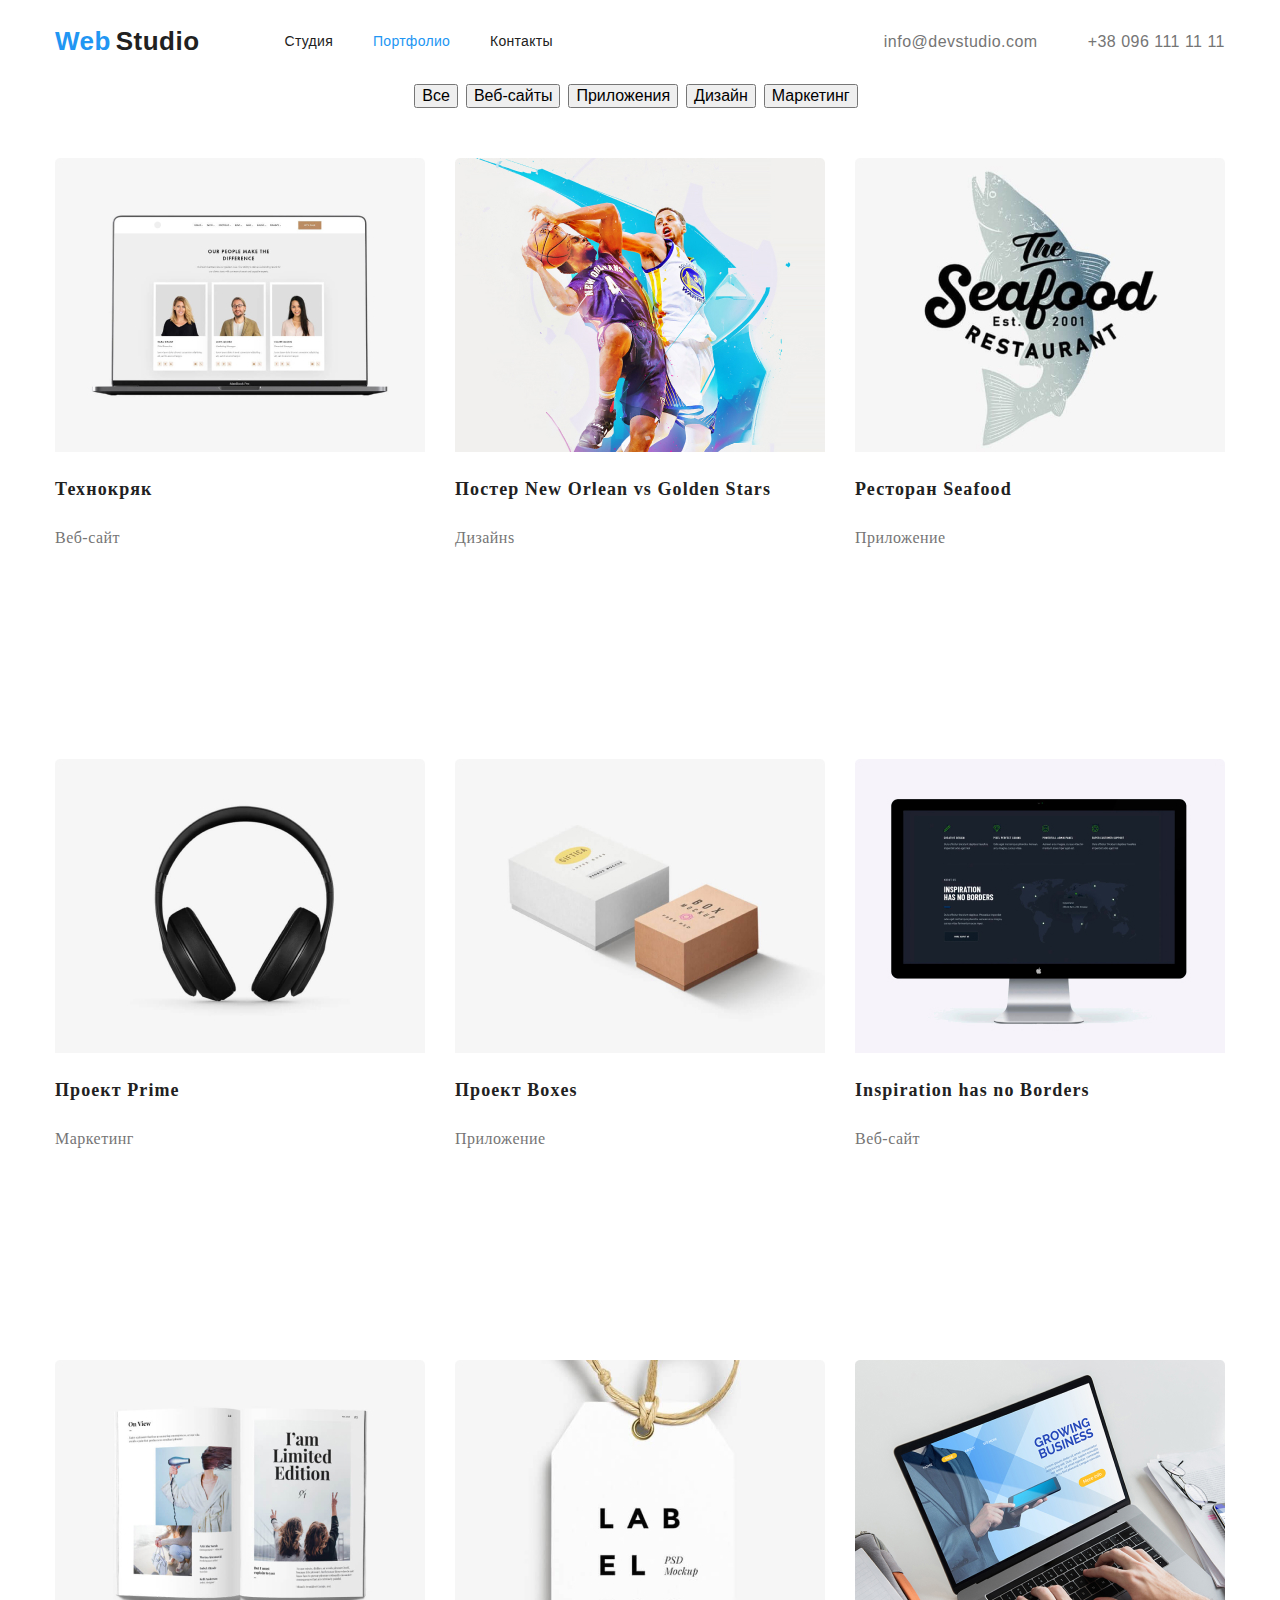
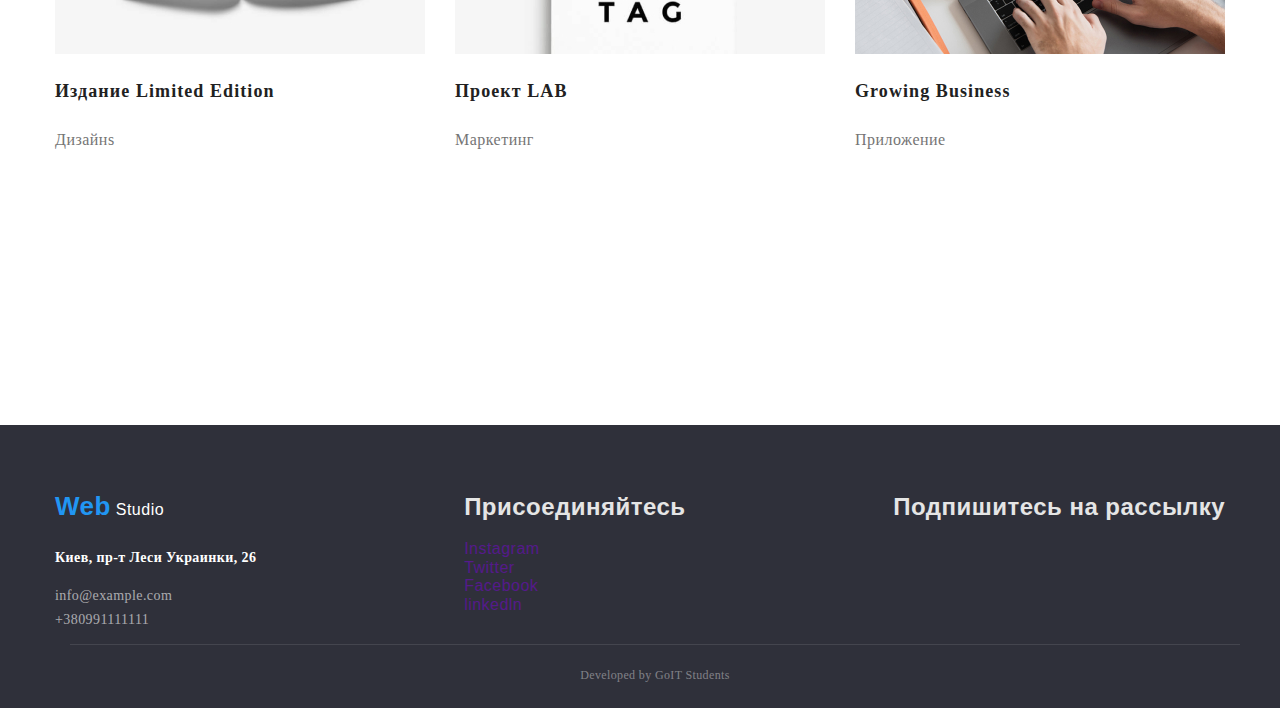
==== commit 9c733a8f: "правки 2" ====
--- a/portfolio.html
+++ b/portfolio.html
@@ -16,8 +16,8 @@
             <a href=""><span class="logo">Web</span>
                 <span class="logo-two">Studio</span></a>
             <ul class="flex">
-                <li class="flex-link"><a href="./index.html" class="link link-color">Студия</a></li>
-                <li class="flex-link"><a href="" class="link link-color">Портфолио</a></li>
+                <li class="flex-link"><a href="./index.html" class="link">Студия</a></li>
+                <li class="flex-link"><a href="" class="link active">Портфолио</a></li>
                 <li class="flex-link"><a href="" class="link">Контакты</a></li>
             </ul>
             <ul class="flex left">
--- a/css/styles.css
+++ b/css/styles.css
@@ -29,9 +29,7 @@
   overflow: hidden;
 }
 /* шапка сайта */
-.link.link-color {
-  color: #2196f3;
-  }
+
 .container-hero {
   text-align: center;
 }
@@ -92,8 +90,10 @@
 .link-link:visited {
   color: var(--title-text-kolor);
 }
-.link-link:hover,
-.link-link:active {
+.link-link:hover{
+  color: #2196f3;
+}
+.link.active{
   color: #2196f3;
 }
 .link-link {
